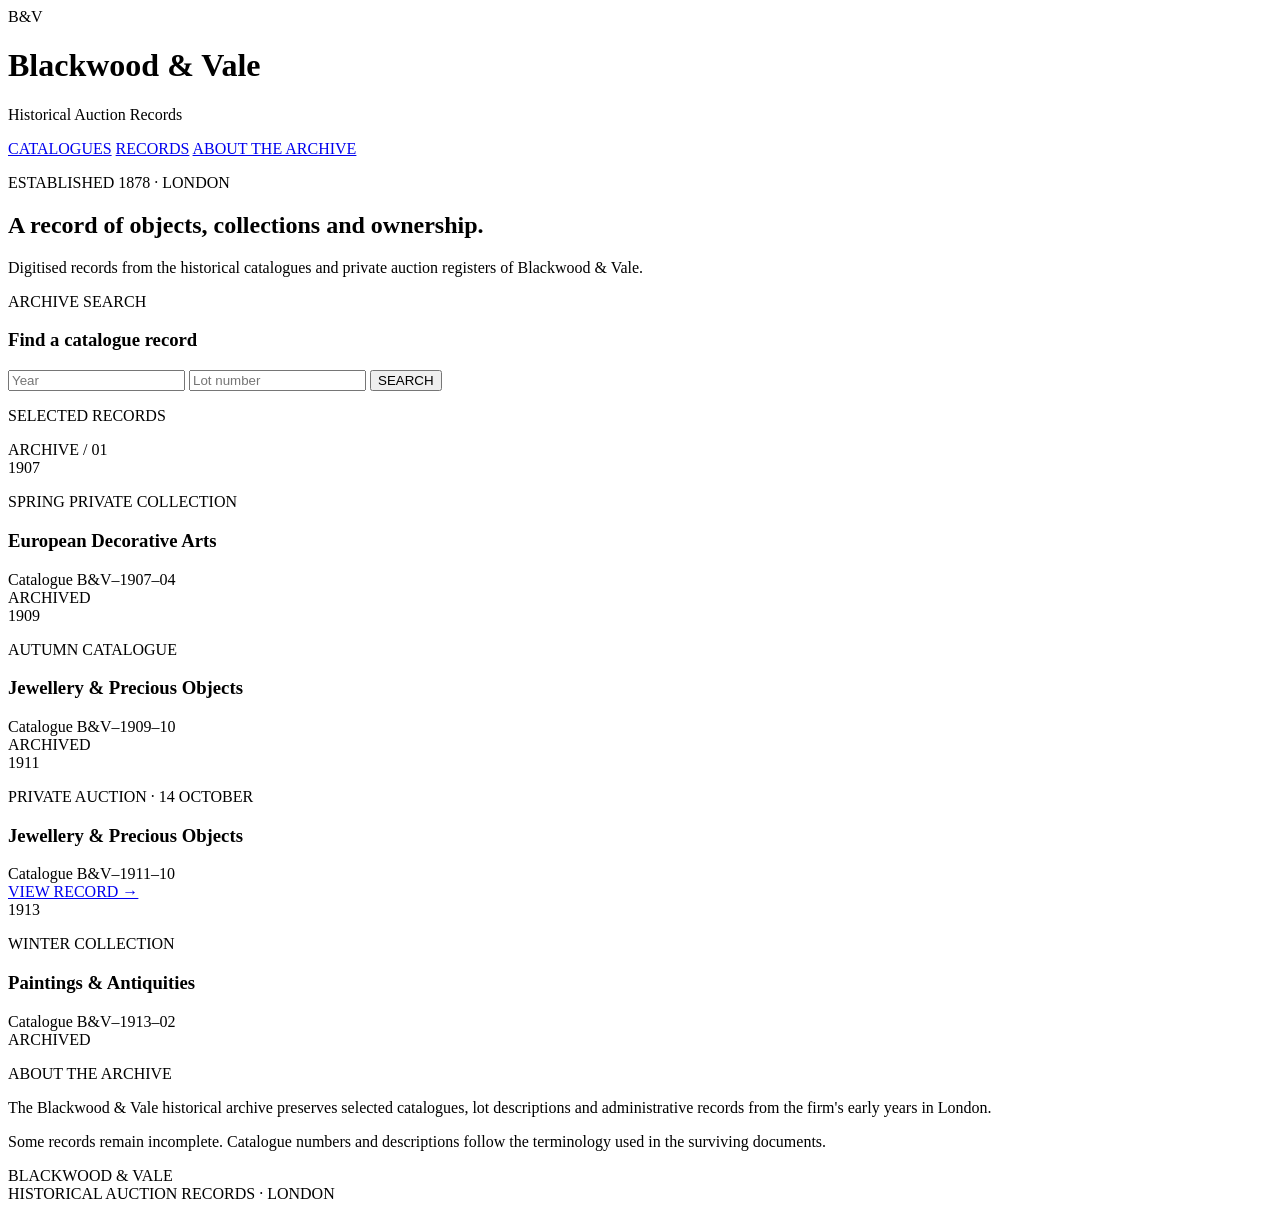
==== index.html @ 421bbcf0 "Create index.html for auction records website Initial creation of the index.html file for the Blackw" ====
<!DOCTYPE html>
<html lang="en">

<head>
    <meta charset="UTF-8">
    <meta name="viewport" content="width=device-width, initial-scale=1.0">

    <title>Blackwood & Vale — Historical Auction Records</title>

    <link rel="stylesheet" href="style.css">
</head>

<body>

    <header>

        <div class="top-line"></div>

        <div class="header-content">

            <div class="house-mark">
                B&amp;V
            </div>

            <div>
                <h1>Blackwood &amp; Vale</h1>
                <p>Historical Auction Records</p>
            </div>

        </div>

        <nav>
            <a href="#catalogues">CATALOGUES</a>
            <a href="#records">RECORDS</a>
            <a href="#about">ABOUT THE ARCHIVE</a>
        </nav>

    </header>


    <main>

        <section class="intro">

            <p class="label">ESTABLISHED 1878 · LONDON</p>

            <h2>
                A record of objects,
                collections and ownership.
            </h2>

            <p>
                Digitised records from the historical catalogues
                and private auction registers of Blackwood &amp; Vale.
            </p>

        </section>


        <section class="search-panel">

            <div>
                <p class="label">ARCHIVE SEARCH</p>
                <h3>Find a catalogue record</h3>
            </div>

            <div class="search-fields">

                <input
                    type="text"
                    id="yearInput"
                    placeholder="Year"
                >

                <input
                    type="text"
                    id="lotInput"
                    placeholder="Lot number"
                >

                <button onclick="searchAuction()">
                    SEARCH
                </button>

            </div>

            <div id="searchResults"></div>

        </section>


        <section id="catalogues" class="catalogues">

            <div class="section-title">

                <p class="label">SELECTED RECORDS</p>

                <span>ARCHIVE / 01</span>

            </div>


            <div class="record-list">

                <article class="record">

                    <div class="record-date">
                        1907
                    </div>

                    <div class="record-info">

                        <p>SPRING PRIVATE COLLECTION</p>

                        <h3>European Decorative Arts</h3>

                        <span>
                            Catalogue B&amp;V–1907–04
                        </span>

                    </div>

                    <div class="record-status">
                        ARCHIVED
                    </div>

                </article>


                <article class="record">

                    <div class="record-date">
                        1909
                    </div>

                    <div class="record-info">

                        <p>AUTUMN CATALOGUE</p>

                        <h3>Jewellery &amp; Precious Objects</h3>

                        <span>
                            Catalogue B&amp;V–1909–10
                        </span>

                    </div>

                    <div class="record-status">
                        ARCHIVED
                    </div>

                </article>


                <article class="record target">

                    <div class="record-date">
                        1911
                    </div>

                    <div class="record-info">

                        <p>PRIVATE AUCTION · 14 OCTOBER</p>

                        <h3>Jewellery &amp; Precious Objects</h3>

                        <span>
                            Catalogue B&amp;V–1911–10
                        </span>

                    </div>

                    <div class="record-status">
                        <a href="lot-45.html">VIEW RECORD →</a>
                    </div>

                </article>


                <article class="record">

                    <div class="record-date">
                        1913
                    </div>

                    <div class="record-info">

                        <p>WINTER COLLECTION</p>

                        <h3>Paintings &amp; Antiquities</h3>

                        <span>
                            Catalogue B&amp;V–1913–02
                        </span>

                    </div>

                    <div class="record-status">
                        ARCHIVED
                    </div>

                </article>

            </div>

        </section>


        <section id="about" class="about">

            <p class="label">ABOUT THE ARCHIVE</p>

            <p>
                The Blackwood &amp; Vale historical archive preserves
                selected catalogues, lot descriptions and administrative
                records from the firm's early years in London.
            </p>

            <p>
                Some records remain incomplete. Catalogue numbers and
                descriptions follow the terminology used in the surviving
                documents.
            </p>

        </section>

    </main>


    <footer>

        <div>
            BLACKWOOD &amp; VALE
        </div>

        <span>
            HISTORICAL AUCTION RECORDS · LONDON
        </span>

    </footer>


    <script src="script.js"></script>

</body>

</html>
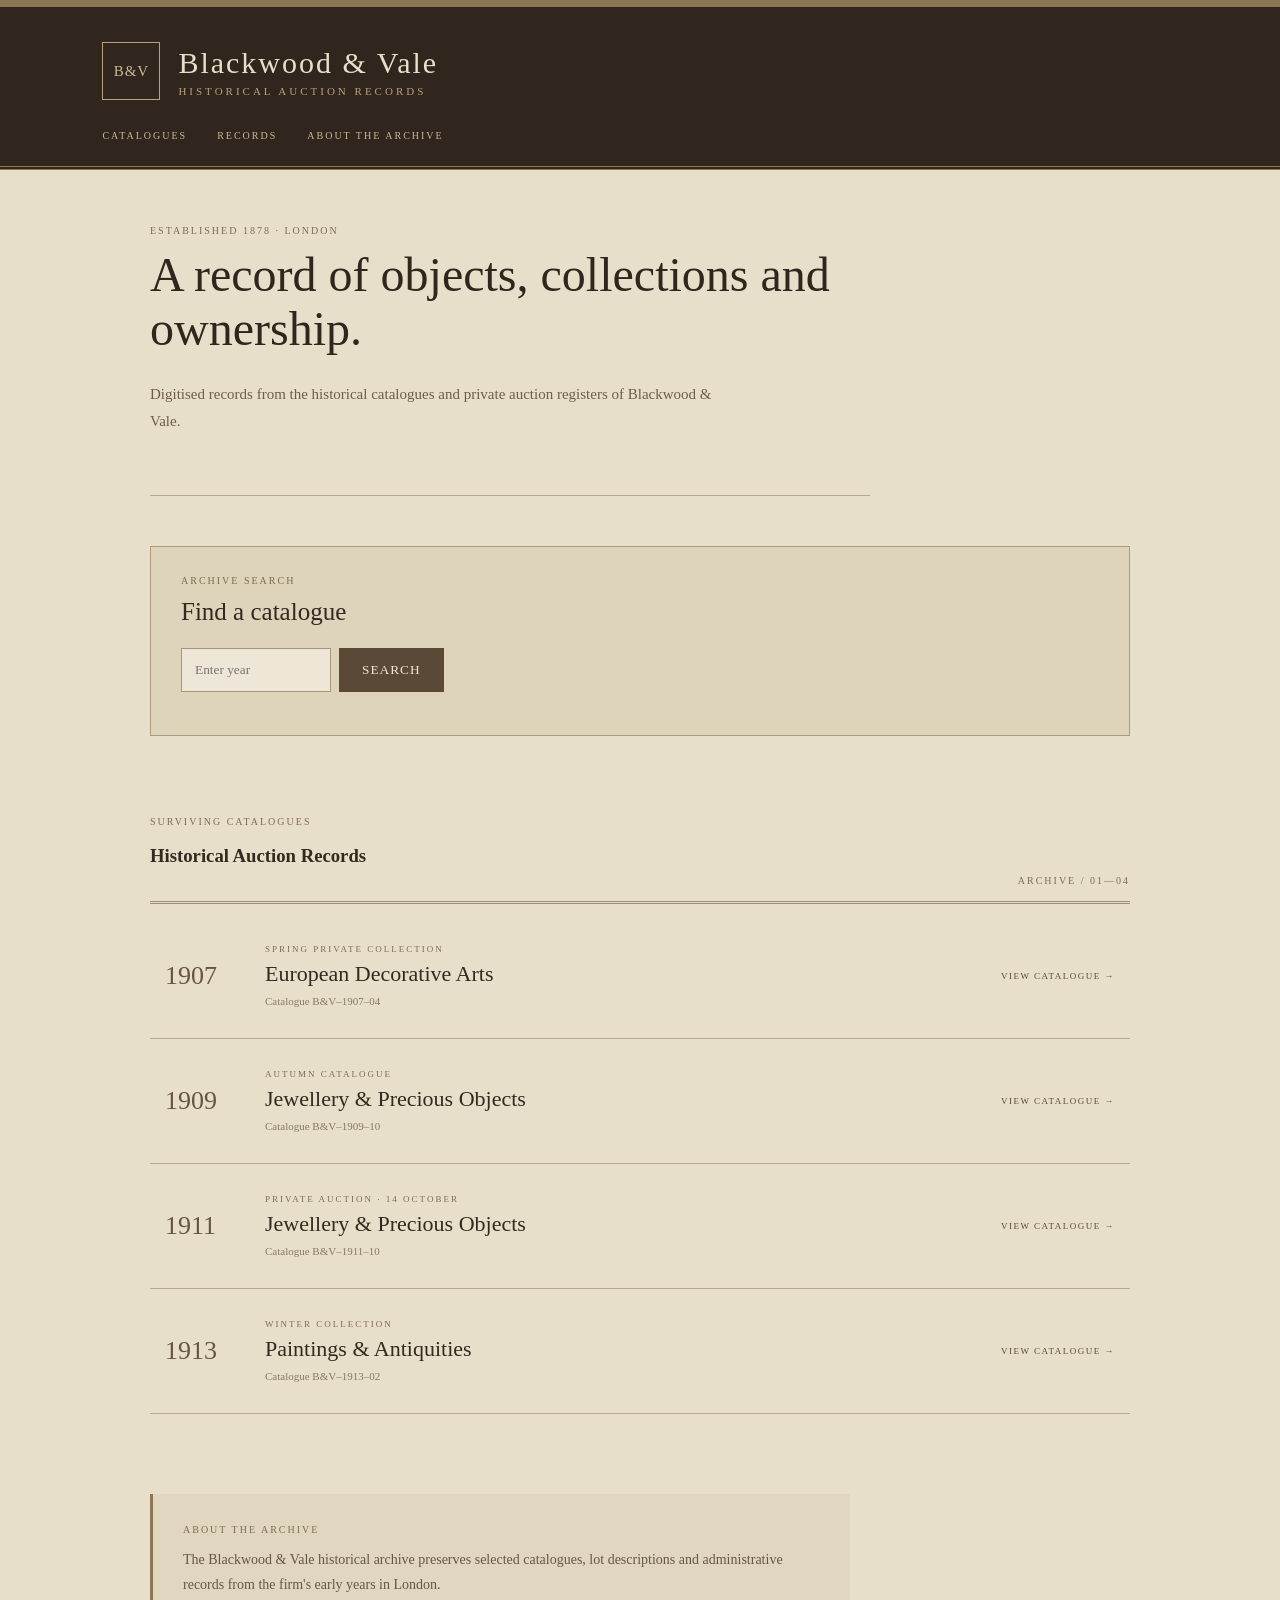
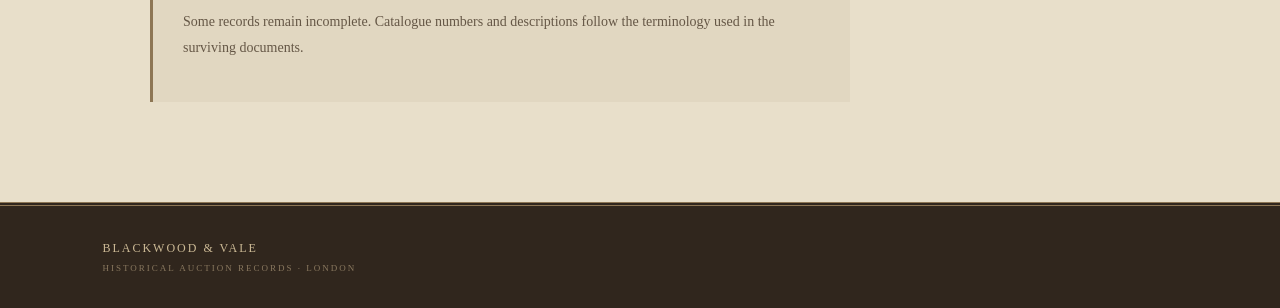
==== commit 22b26e2b: "Refactor header and main sections in index.html" ====
--- a/index.html
+++ b/index.html
@@ -12,235 +12,261 @@
 
 <body>
 
-    <header>
-
-        <div class="top-line"></div>
-
-        <div class="header-content">
-
-            <div class="house-mark">
-                B&amp;V
+<header>
+
+    <div class="top-line"></div>
+
+    <div class="header-content">
+
+        <div class="house-mark">
+            B&amp;V
+        </div>
+
+        <div>
+            <h1>Blackwood &amp; Vale</h1>
+            <p>Historical Auction Records</p>
+        </div>
+
+    </div>
+
+    <nav>
+        <a href="#catalogues">CATALOGUES</a>
+        <a href="#records">RECORDS</a>
+        <a href="#about">ABOUT THE ARCHIVE</a>
+    </nav>
+
+</header>
+
+
+<main>
+
+    <section class="intro">
+
+        <p class="label">
+            ESTABLISHED 1878 · LONDON
+        </p>
+
+        <h2>
+            A record of objects,
+            collections and ownership.
+        </h2>
+
+        <p>
+            Digitised records from the historical catalogues
+            and private auction registers of Blackwood &amp; Vale.
+        </p>
+
+    </section>
+
+
+    <section class="search-panel">
+
+        <p class="label">ARCHIVE SEARCH</p>
+
+        <h3>Find a catalogue</h3>
+
+        <div class="search-fields">
+
+            <input
+                type="text"
+                id="yearInput"
+                placeholder="Enter year"
+            >
+
+            <button onclick="searchAuction()">
+                SEARCH
+            </button>
+
+        </div>
+
+        <div id="searchResults"></div>
+
+    </section>
+
+
+    <section id="catalogues" class="catalogues">
+
+        <div class="section-title">
+
+            <div>
+                <p class="label">SURVIVING CATALOGUES</p>
+                <h3>Historical Auction Records</h3>
             </div>
 
-            <div>
-                <h1>Blackwood &amp; Vale</h1>
-                <p>Historical Auction Records</p>
-            </div>
-
-        </div>
-
-        <nav>
-            <a href="#catalogues">CATALOGUES</a>
-            <a href="#records">RECORDS</a>
-            <a href="#about">ABOUT THE ARCHIVE</a>
-        </nav>
-
-    </header>
-
-
-    <main>
-
-        <section class="intro">
-
-            <p class="label">ESTABLISHED 1878 · LONDON</p>
-
-            <h2>
-                A record of objects,
-                collections and ownership.
-            </h2>
-
-            <p>
-                Digitised records from the historical catalogues
-                and private auction registers of Blackwood &amp; Vale.
-            </p>
-
-        </section>
-
-
-        <section class="search-panel">
-
-            <div>
-                <p class="label">ARCHIVE SEARCH</p>
-                <h3>Find a catalogue record</h3>
-            </div>
-
-            <div class="search-fields">
-
-                <input
-                    type="text"
-                    id="yearInput"
-                    placeholder="Year"
-                >
-
-                <input
-                    type="text"
-                    id="lotInput"
-                    placeholder="Lot number"
-                >
-
-                <button onclick="searchAuction()">
-                    SEARCH
-                </button>
-
-            </div>
-
-            <div id="searchResults"></div>
-
-        </section>
-
-
-        <section id="catalogues" class="catalogues">
-
-            <div class="section-title">
-
-                <p class="label">SELECTED RECORDS</p>
-
-                <span>ARCHIVE / 01</span>
-
-            </div>
-
-
-            <div class="record-list">
-
-                <article class="record">
-
-                    <div class="record-date">
-                        1907
-                    </div>
-
-                    <div class="record-info">
-
-                        <p>SPRING PRIVATE COLLECTION</p>
-
-                        <h3>European Decorative Arts</h3>
-
-                        <span>
-                            Catalogue B&amp;V–1907–04
-                        </span>
-
-                    </div>
-
-                    <div class="record-status">
-                        ARCHIVED
-                    </div>
-
-                </article>
-
-
-                <article class="record">
-
-                    <div class="record-date">
-                        1909
-                    </div>
-
-                    <div class="record-info">
-
-                        <p>AUTUMN CATALOGUE</p>
-
-                        <h3>Jewellery &amp; Precious Objects</h3>
-
-                        <span>
-                            Catalogue B&amp;V–1909–10
-                        </span>
-
-                    </div>
-
-                    <div class="record-status">
-                        ARCHIVED
-                    </div>
-
-                </article>
-
-
-                <article class="record target">
-
-                    <div class="record-date">
-                        1911
-                    </div>
-
-                    <div class="record-info">
-
-                        <p>PRIVATE AUCTION · 14 OCTOBER</p>
-
-                        <h3>Jewellery &amp; Precious Objects</h3>
-
-                        <span>
-                            Catalogue B&amp;V–1911–10
-                        </span>
-
-                    </div>
-
-                    <div class="record-status">
-                        <a href="lot-45.html">VIEW RECORD →</a>
-                    </div>
-
-                </article>
-
-
-                <article class="record">
-
-                    <div class="record-date">
-                        1913
-                    </div>
-
-                    <div class="record-info">
-
-                        <p>WINTER COLLECTION</p>
-
-                        <h3>Paintings &amp; Antiquities</h3>
-
-                        <span>
-                            Catalogue B&amp;V–1913–02
-                        </span>
-
-                    </div>
-
-                    <div class="record-status">
-                        ARCHIVED
-                    </div>
-
-                </article>
-
-            </div>
-
-        </section>
-
-
-        <section id="about" class="about">
-
-            <p class="label">ABOUT THE ARCHIVE</p>
-
-            <p>
-                The Blackwood &amp; Vale historical archive preserves
-                selected catalogues, lot descriptions and administrative
-                records from the firm's early years in London.
-            </p>
-
-            <p>
-                Some records remain incomplete. Catalogue numbers and
-                descriptions follow the terminology used in the surviving
-                documents.
-            </p>
-
-        </section>
-
-    </main>
-
-
-    <footer>
-
-        <div>
-            BLACKWOOD &amp; VALE
-        </div>
-
-        <span>
-            HISTORICAL AUCTION RECORDS · LONDON
-        </span>
-
-    </footer>
-
-
-    <script src="script.js"></script>
+            <span>ARCHIVE / 01—04</span>
+
+        </div>
+
+
+        <div class="record-list">
+
+
+            <!-- 1907 -->
+
+            <article class="record">
+
+                <div class="record-date">
+                    1907
+                </div>
+
+                <div class="record-info">
+
+                    <p>SPRING PRIVATE COLLECTION</p>
+
+                    <h3>European Decorative Arts</h3>
+
+                    <span>
+                        Catalogue B&amp;V–1907–04
+                    </span>
+
+                </div>
+
+                <div class="record-status">
+
+                    <a href="catalogue-1907.html">
+                        VIEW CATALOGUE →
+                    </a>
+
+                </div>
+
+            </article>
+
+
+            <!-- 1909 -->
+
+            <article class="record">
+
+                <div class="record-date">
+                    1909
+                </div>
+
+                <div class="record-info">
+
+                    <p>AUTUMN CATALOGUE</p>
+
+                    <h3>Jewellery &amp; Precious Objects</h3>
+
+                    <span>
+                        Catalogue B&amp;V–1909–10
+                    </span>
+
+                </div>
+
+                <div class="record-status">
+
+                    <a href="catalogue-1909.html">
+                        VIEW CATALOGUE →
+                    </a>
+
+                </div>
+
+            </article>
+
+
+            <!-- 1911 -->
+
+            <article class="record">
+
+                <div class="record-date">
+                    1911
+                </div>
+
+                <div class="record-info">
+
+                    <p>PRIVATE AUCTION · 14 OCTOBER</p>
+
+                    <h3>Jewellery &amp; Precious Objects</h3>
+
+                    <span>
+                        Catalogue B&amp;V–1911–10
+                    </span>
+
+                </div>
+
+                <div class="record-status">
+
+                    <a href="catalogue-1911.html">
+                        VIEW CATALOGUE →
+                    </a>
+
+                </div>
+
+            </article>
+
+
+            <!-- 1913 -->
+
+            <article class="record">
+
+                <div class="record-date">
+                    1913
+                </div>
+
+                <div class="record-info">
+
+                    <p>WINTER COLLECTION</p>
+
+                    <h3>Paintings &amp; Antiquities</h3>
+
+                    <span>
+                        Catalogue B&amp;V–1913–02
+                    </span>
+
+                </div>
+
+                <div class="record-status">
+
+                    <a href="catalogue-1913.html">
+                        VIEW CATALOGUE →
+                    </a>
+
+                </div>
+
+            </article>
+
+
+        </div>
+
+    </section>
+
+
+    <section id="about" class="about">
+
+        <p class="label">
+            ABOUT THE ARCHIVE
+        </p>
+
+        <p>
+            The Blackwood &amp; Vale historical archive preserves
+            selected catalogues, lot descriptions and administrative
+            records from the firm's early years in London.
+        </p>
+
+        <p>
+            Some records remain incomplete. Catalogue numbers and
+            descriptions follow the terminology used in the surviving
+            documents.
+        </p>
+
+    </section>
+
+</main>
+
+
+<footer>
+
+    <div>
+        BLACKWOOD &amp; VALE
+    </div>
+
+    <span>
+        HISTORICAL AUCTION RECORDS · LONDON
+    </span>
+
+</footer>
+
+
+<script src="script.js"></script>
 
 </body>
 
--- a/style.css
+++ b/style.css
@@ -0,0 +1,419 @@
+* {
+    box-sizing: border-box;
+}
+
+body {
+    margin: 0;
+    background: #e8dfca;
+    color: #33291f;
+    font-family: Georgia, "Times New Roman", serif;
+}
+
+
+/* =========================
+   HEADER
+   ========================= */
+
+header {
+    background: #30261d;
+    color: #e8dfca;
+    padding: 0 8% 25px;
+
+    border-bottom: 4px double #8d7654;
+}
+
+.top-line {
+    height: 7px;
+    background: #8d7654;
+    margin: 0 -10%;
+}
+
+.header-content {
+    display: flex;
+    align-items: center;
+    gap: 18px;
+
+    padding-top: 35px;
+}
+
+.house-mark {
+    width: 58px;
+    height: 58px;
+
+    display: flex;
+    align-items: center;
+    justify-content: center;
+
+    border: 1px solid #b8a27d;
+
+    color: #cbb995;
+
+    font-size: 15px;
+    letter-spacing: 1px;
+}
+
+.header-content h1 {
+    margin: 0;
+
+    font-size: 30px;
+    font-weight: normal;
+    letter-spacing: 2px;
+}
+
+.header-content p {
+    margin: 5px 0 0;
+
+    color: #b8a27d;
+
+    font-size: 11px;
+    letter-spacing: 3px;
+    text-transform: uppercase;
+}
+
+nav {
+    display: flex;
+    gap: 30px;
+
+    margin-top: 30px;
+}
+
+nav a {
+    color: #cbb995;
+
+    font-size: 10px;
+    letter-spacing: 2px;
+
+    text-decoration: none;
+}
+
+nav a:hover {
+    color: #ffffff;
+}
+
+
+/* =========================
+   MAIN PAPER
+   ========================= */
+
+main {
+    max-width: 1050px;
+
+    margin: 55px auto;
+    padding: 0 35px;
+}
+
+
+/* =========================
+   TYPOGRAPHY
+   ========================= */
+
+.label {
+    margin: 0 0 12px;
+
+    color: #806b4e;
+
+    font-family: Georgia, serif;
+
+    font-size: 10px;
+    letter-spacing: 2px;
+    text-transform: uppercase;
+}
+
+.intro {
+    max-width: 720px;
+
+    padding-bottom: 45px;
+
+    border-bottom: 1px solid #b9aa8e;
+}
+
+.intro h2 {
+    margin: 0;
+
+    font-family: Georgia, "Times New Roman", serif;
+
+    font-size: 48px;
+    font-weight: normal;
+    line-height: 1.12;
+
+    color: #30261d;
+}
+
+.intro > p:last-child {
+    max-width: 580px;
+
+    margin-top: 25px;
+
+    color: #6c5d4c;
+
+    font-size: 15px;
+    line-height: 1.8;
+}
+
+
+/* =========================
+   ARCHIVE SEARCH
+   ========================= */
+
+.search-panel {
+    margin-top: 50px;
+
+    padding: 28px 30px;
+
+    background: #ded3bb;
+
+    border: 1px solid #ad9b7c;
+}
+
+.search-panel h3 {
+    margin: 0;
+
+    font-size: 25px;
+    font-weight: normal;
+}
+
+.search-fields {
+    display: flex;
+    gap: 8px;
+
+    margin-top: 22px;
+}
+
+.search-fields input {
+    width: 150px;
+
+    padding: 13px;
+
+    border: 1px solid #a99575;
+
+    background: #eee7d7;
+
+    color: #33291f;
+
+    font-family: Georgia, serif;
+
+    outline: none;
+}
+
+.search-fields input:focus {
+    border-color: #806b4e;
+}
+
+.search-fields button {
+    padding: 0 22px;
+
+    border: 1px solid #594936;
+
+    background: #594936;
+
+    color: #eee7d7;
+
+    font-family: Georgia, serif;
+
+    letter-spacing: 1px;
+
+    cursor: pointer;
+}
+
+.search-fields button:hover {
+    background: #30261d;
+}
+
+#searchResults {
+    margin-top: 15px;
+}
+
+
+/* =========================
+   RECORDS
+   ========================= */
+
+.catalogues {
+    margin-top: 80px;
+}
+
+.section-title {
+    display: flex;
+    justify-content: space-between;
+    align-items: end;
+
+    padding-bottom: 15px;
+
+    border-bottom: 3px double #9f8d6f;
+}
+
+.section-title span {
+    color: #806b4e;
+
+    font-size: 10px;
+    letter-spacing: 2px;
+}
+
+.record-list {
+    margin-top: 10px;
+}
+
+.record {
+    display: grid;
+
+    grid-template-columns: 100px 1fr 130px;
+
+    align-items: center;
+
+    min-height: 125px;
+
+    padding: 22px 15px;
+
+    border-bottom: 1px solid #b9aa8e;
+}
+
+.record-date {
+    font-size: 26px;
+
+    color: #665541;
+}
+
+.record-info p {
+    margin: 0 0 7px;
+
+    color: #806b4e;
+
+    font-size: 9px;
+    letter-spacing: 2px;
+}
+
+.record-info h3 {
+    margin: 0;
+
+    font-size: 22px;
+    font-weight: normal;
+}
+
+.record-info span {
+    display: block;
+
+    margin-top: 8px;
+
+    color: #867967;
+
+    font-size: 11px;
+}
+
+.record-status {
+    text-align: right;
+
+    color: #867967;
+
+    font-size: 9px;
+    letter-spacing: 1.5px;
+}
+
+.record-status a {
+    color: #594936;
+
+    text-decoration: none;
+}
+
+.record-status a:hover {
+    text-decoration: underline;
+}
+
+
+/* =========================
+   ARCHIVE NOTE
+   ========================= */
+
+.about {
+    max-width: 700px;
+
+    margin: 80px 0 20px;
+
+    padding: 30px;
+
+    background: #e1d7c1;
+
+    border-left: 3px solid #8d7654;
+}
+
+.about p:not(.label) {
+    margin: 12px 0;
+
+    color: #655746;
+
+    font-size: 14px;
+    line-height: 1.8;
+}
+
+
+/* =========================
+   FOOTER
+   ========================= */
+
+footer {
+    margin-top: 100px;
+
+    padding: 35px 8%;
+
+    background: #30261d;
+
+    color: #cbb995;
+
+    border-top: 4px double #8d7654;
+}
+
+footer div {
+    font-size: 12px;
+    letter-spacing: 2px;
+}
+
+footer span {
+    display: block;
+
+    margin-top: 7px;
+
+    color: #89785f;
+
+    font-size: 9px;
+    letter-spacing: 2px;
+}
+
+
+/* =========================
+   MOBILE
+   ========================= */
+
+@media (max-width: 700px) {
+
+    main {
+        margin: 35px auto;
+        padding: 0 20px;
+    }
+
+    .intro h2 {
+        font-size: 38px;
+    }
+
+    .search-fields {
+        flex-wrap: wrap;
+    }
+
+    .search-fields input {
+        flex: 1;
+        min-width: 120px;
+    }
+
+    .record {
+        grid-template-columns: 70px 1fr;
+        gap: 10px;
+    }
+
+    .record-status {
+        grid-column: 2;
+        text-align: left;
+    }
+
+    nav {
+        gap: 15px;
+        flex-wrap: wrap;
+    }
+}
